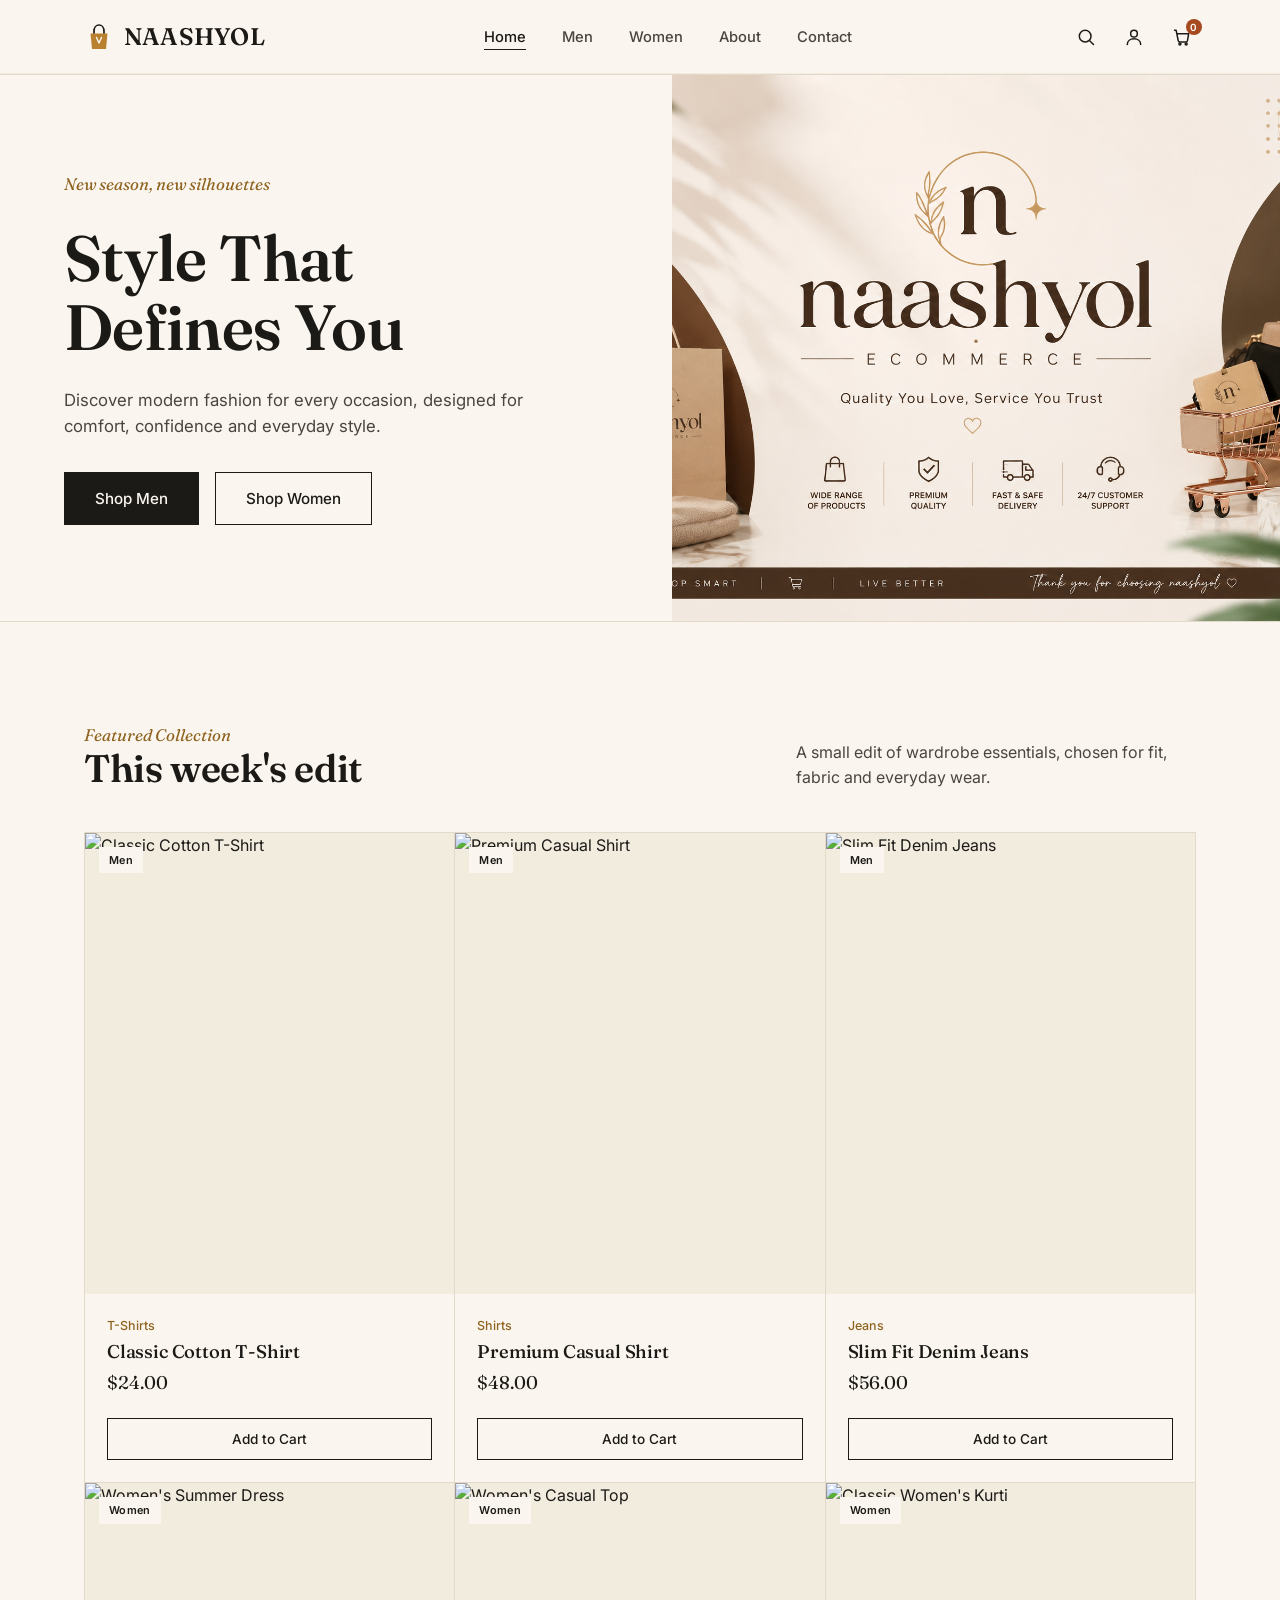
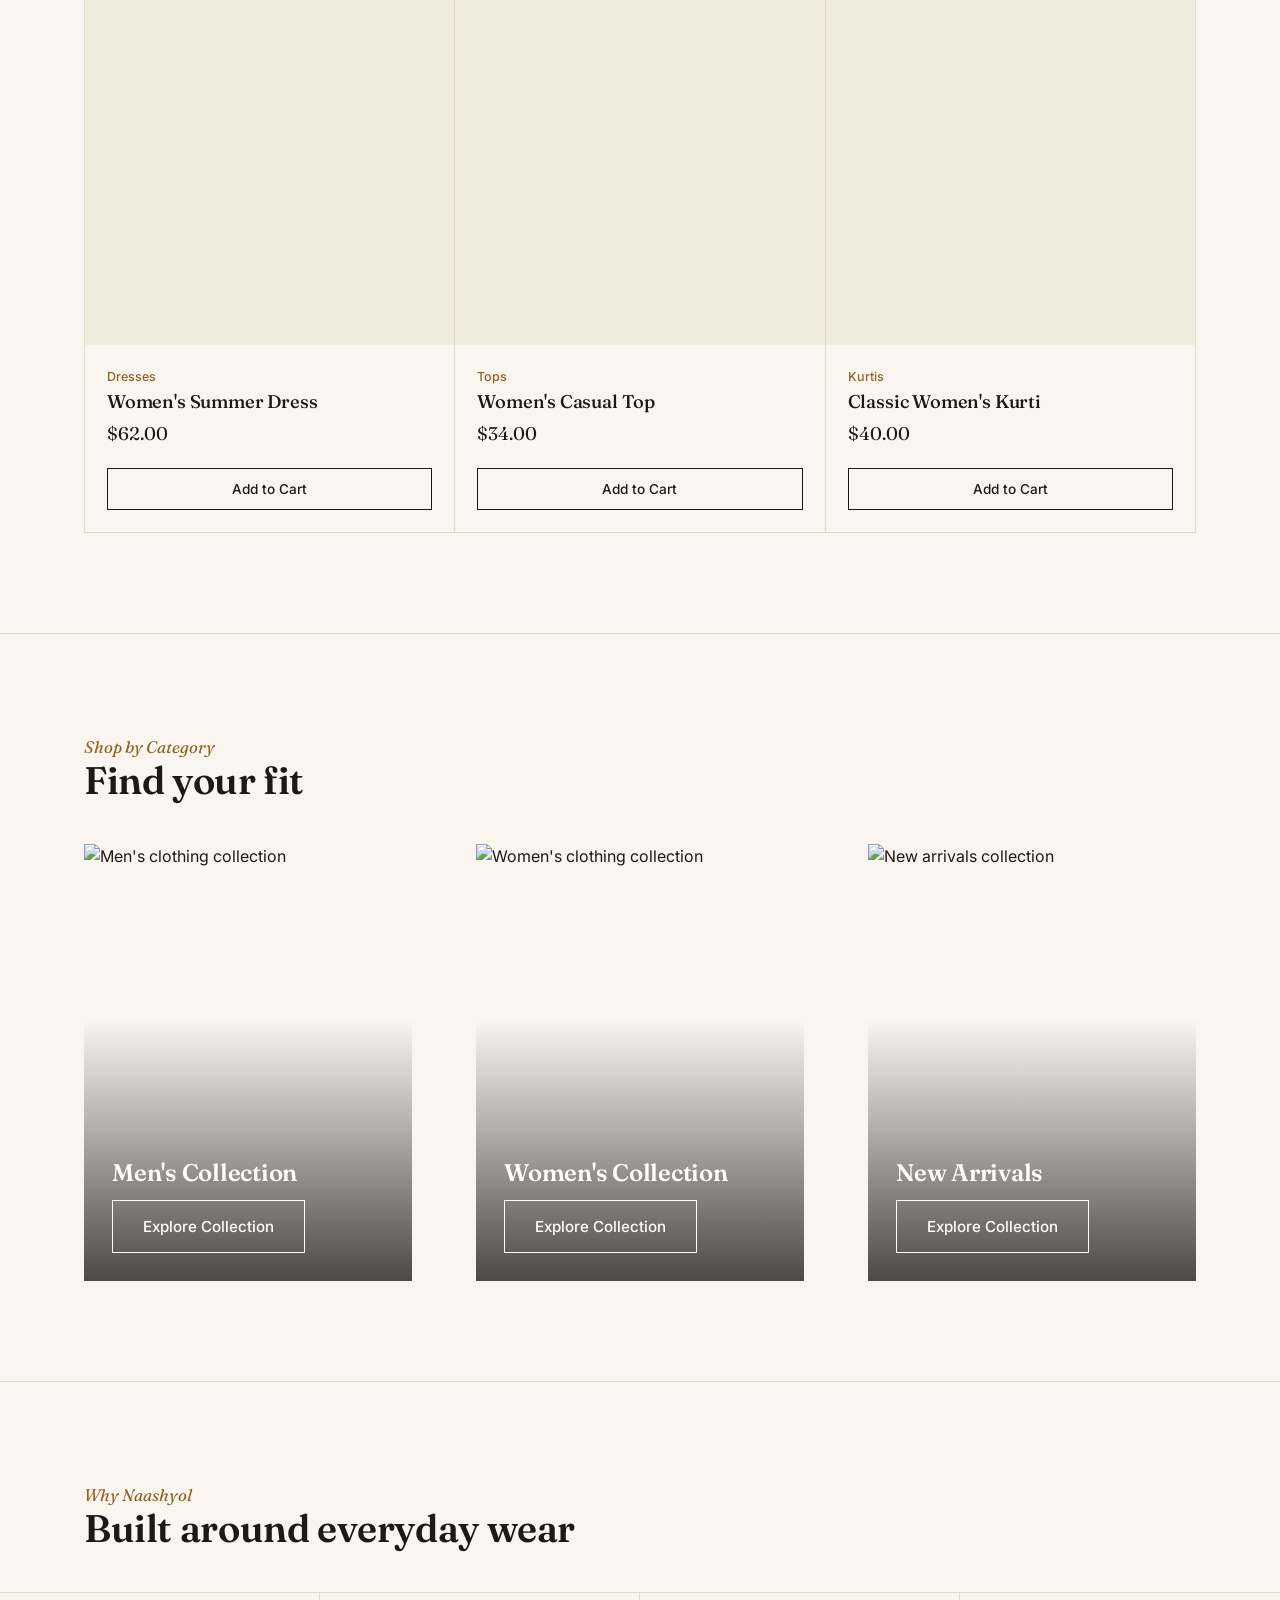
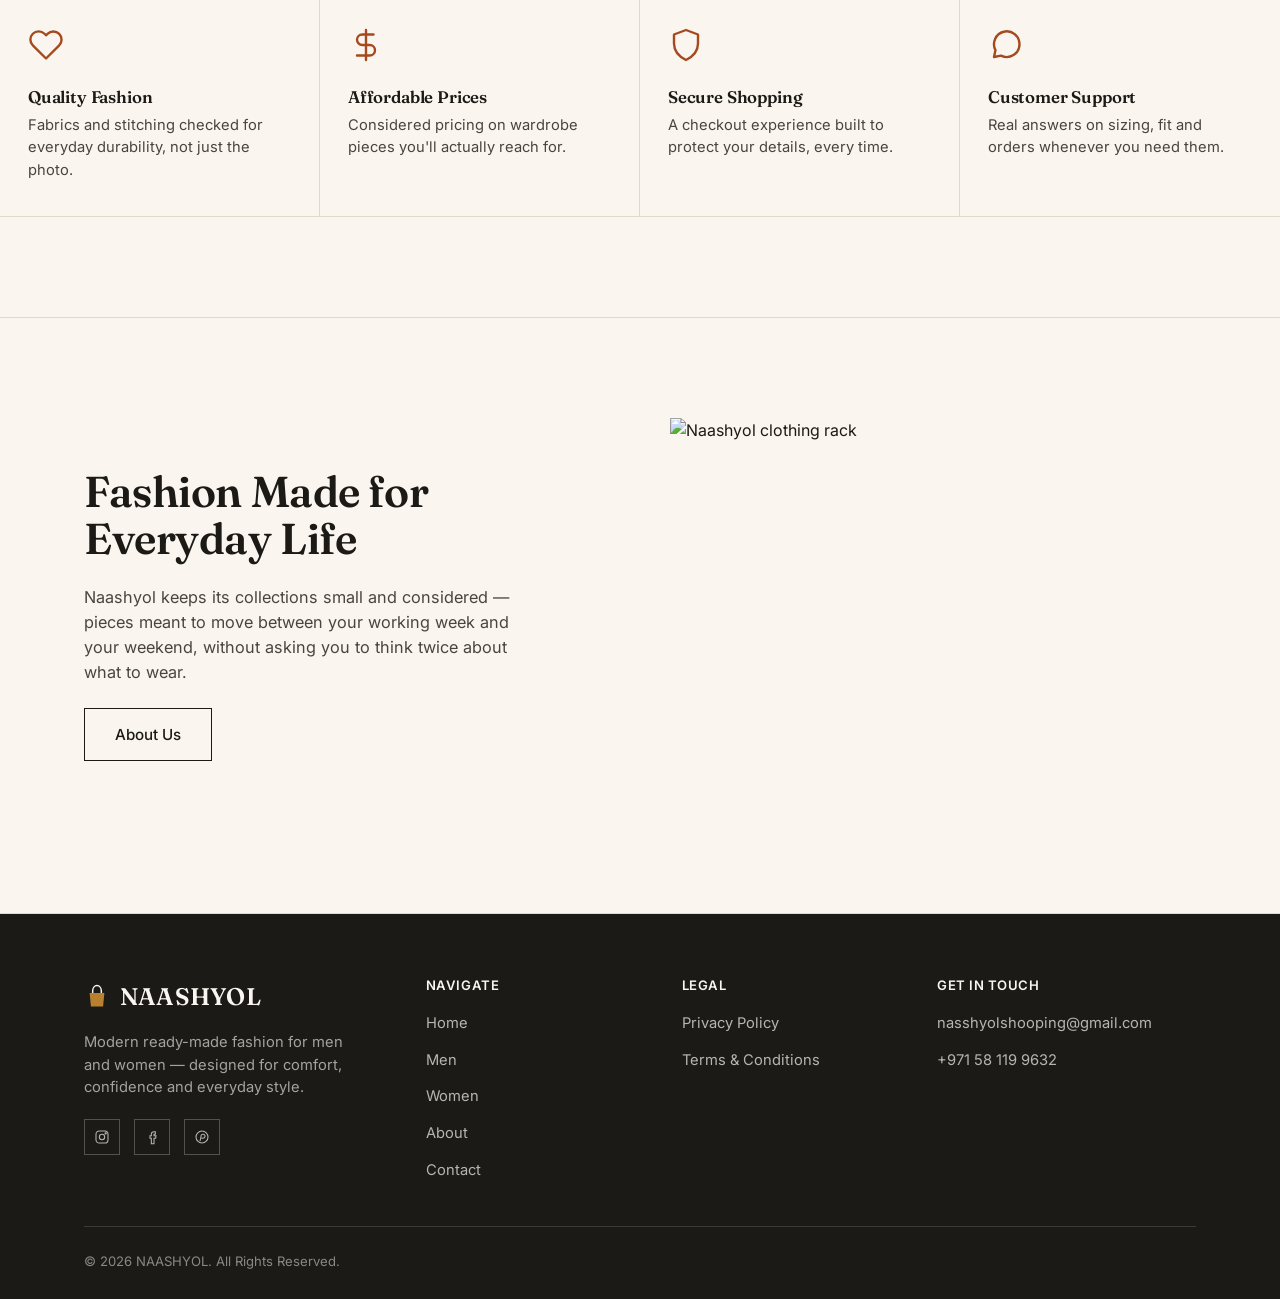
==== index.html @ d5994e2c "first commit" ====
<!DOCTYPE html>
<html lang="en">
<head>
<meta charset="UTF-8">
<meta name="viewport" content="width=device-width, initial-scale=1.0">
<title>NAASHYOL — Style That Defines You</title>
<meta name="description" content="NAASHYOL is a modern fashion label for men's and women's ready-made clothing — designed for comfort, confidence and everyday style.">
<link rel="stylesheet" href="css/style.css">
</head>
<body>

<!-- ============ HEADER ============ -->
<header class="site-header">
  <div class="header-inner">
    <a href="index.html" class="logo" aria-label="NAASHYOL home">
      <svg viewBox="0 0 30 30" fill="none" xmlns="http://www.w3.org/2000/svg">
        <path d="M10 11.5V9.2C10 5.6 12.2 3 15 3C17.8 3 20 5.6 20 9.2V11.5" stroke="#1c1a17" stroke-width="1.7" stroke-linecap="round"/>
        <path d="M6.5 11.5H23.5L22 27H8L6.5 11.5Z" fill="#b9812f"/>
        <path d="M12.5 15.5L15 21L17.5 15.5" stroke="#faf6ef" stroke-width="1.4" stroke-linecap="round" stroke-linejoin="round"/>
      </svg>
      <span class="logo-word">NAASHYOL</span>
    </a>

    <nav class="main-nav" aria-label="Primary">
      <ul>
        <li><a href="index.html" class="active">Home</a></li>
        <li><a href="men.html">Men</a></li>
        <li><a href="women.html">Women</a></li>
        <li><a href="about.html">About</a></li>
        <li><a href="contact.html">Contact</a></li>
      </ul>
    </nav>

    <div class="header-icons">
      <button class="icon-btn" data-search-toggle aria-label="Search">
        <svg viewBox="0 0 24 24" fill="none" stroke="currentColor" stroke-width="1.8" stroke-linecap="round"><circle cx="11" cy="11" r="7"/><path d="M21 21l-4.3-4.3"/></svg>
      </button>
      <button class="icon-btn" data-placeholder aria-label="Account login">
        <svg viewBox="0 0 24 24" fill="none" stroke="currentColor" stroke-width="1.8" stroke-linecap="round"><circle cx="12" cy="8" r="4"/><path d="M4 21c0-4.4 3.6-7 8-7s8 2.6 8 7"/></svg>
      </button>
      <button class="icon-btn" data-placeholder aria-label="Shopping cart">
        <svg viewBox="0 0 24 24" fill="none" stroke="currentColor" stroke-width="1.8" stroke-linecap="round" stroke-linejoin="round"><path d="M3 4h2l2.4 12.2a2 2 0 0 0 2 1.8h7.2a2 2 0 0 0 2-1.6L20 8H6"/><circle cx="9.5" cy="20.5" r="1.2"/><circle cx="17" cy="20.5" r="1.2"/></svg>
        <span class="cart-count">0</span>
      </button>
    </div>

    <button class="nav-toggle" aria-label="Toggle menu" aria-expanded="false">
      <svg viewBox="0 0 24 24" fill="none" stroke="currentColor" stroke-width="1.8" stroke-linecap="round"><path d="M3 6h18M3 12h18M3 18h18"/></svg>
    </button>
  </div>

  <div class="search-panel">
    <div class="search-panel-inner">
      <input type="text" placeholder="Search for products…" aria-label="Search products">
    </div>
  </div>
</header>

<!-- ============ HERO ============ -->
<section class="hero">
  <div class="hero-copy">
    <span class="hero-eyebrow">New season, new silhouettes</span>
    <h1>Style That Defines You</h1>
    <p>Discover modern fashion for every occasion, designed for comfort, confidence and everyday style.</p>
    <div class="hero-actions">
      <a href="men.html" class="btn">Shop Men</a>
      <a href="women.html" class="btn btn-outline">Shop Women</a>
    </div>
  </div>
  <div class="hero-image">
    <img src="./assets/images/naashyol cover (2).png" alt="Model wearing a modern tailored outfit" loading="eager">
  </div>
</section>

<!-- ============ FEATURED PRODUCTS ============ -->
<section class="section" id="featured">
  <div class="container">
    <div class="section-head">
      <div>
        <span class="section-num">Featured Collection</span>
        <h2>This week's edit</h2>
      </div>
      <p class="lede">A small edit of wardrobe essentials, chosen for fit, fabric and everyday wear.</p>
    </div>

    <div class="product-grid">

      <article class="product-card">
        <div class="product-media">
          <span class="product-tag">Men</span>
          <img src="https://images.unsplash.com/photo-1521572163474-6864f9cf17ab?w=700&q=80&fm=jpg&fit=crop" alt="Classic Cotton T-Shirt" loading="lazy">
        </div>
        <div class="product-body">
          <span class="product-cat">T-Shirts</span>
          <h3>Classic Cotton T-Shirt</h3>
          <span class="product-price">$24.00</span>
          <button class="product-add">Add to Cart</button>
        </div>
      </article>

      <article class="product-card">
        <div class="product-media">
          <span class="product-tag">Men</span>
          <img src="https://images.unsplash.com/photo-1602810318383-e386cc2a3ccf?w=700&q=80&fm=jpg&fit=crop" alt="Premium Casual Shirt" loading="lazy">
        </div>
        <div class="product-body">
          <span class="product-cat">Shirts</span>
          <h3>Premium Casual Shirt</h3>
          <span class="product-price">$48.00</span>
          <button class="product-add">Add to Cart</button>
        </div>
      </article>

      <article class="product-card">
        <div class="product-media">
          <span class="product-tag">Men</span>
          <img src="https://images.unsplash.com/photo-1541099649105-f69ad21f3246?w=700&q=80&fm=jpg&fit=crop" alt="Slim Fit Denim Jeans" loading="lazy">
        </div>
        <div class="product-body">
          <span class="product-cat">Jeans</span>
          <h3>Slim Fit Denim Jeans</h3>
          <span class="product-price">$56.00</span>
          <button class="product-add">Add to Cart</button>
        </div>
      </article>

      <article class="product-card">
        <div class="product-media">
          <span class="product-tag">Women</span>
          <img src="https://images.unsplash.com/photo-1515372039744-b8f02a3ae446?w=700&q=80&fm=jpg&fit=crop" alt="Women's Summer Dress" loading="lazy">
        </div>
        <div class="product-body">
          <span class="product-cat">Dresses</span>
          <h3>Women's Summer Dress</h3>
          <span class="product-price">$62.00</span>
          <button class="product-add">Add to Cart</button>
        </div>
      </article>

      <article class="product-card">
        <div class="product-media">
          <span class="product-tag">Women</span>
          <img src="https://images.unsplash.com/photo-1551803091-e20673f15770?w=700&q=80&fm=jpg&fit=crop" alt="Women's Casual Top" loading="lazy">
        </div>
        <div class="product-body">
          <span class="product-cat">Tops</span>
          <h3>Women's Casual Top</h3>
          <span class="product-price">$34.00</span>
          <button class="product-add">Add to Cart</button>
        </div>
      </article>

      <article class="product-card">
        <div class="product-media">
          <span class="product-tag">Women</span>
          <img src="https://images.unsplash.com/photo-1583391733956-6c78276477e2?w=700&q=80&fm=jpg&fit=crop" alt="Classic Women's Kurti" loading="lazy">
        </div>
        <div class="product-body">
          <span class="product-cat">Kurtis</span>
          <h3>Classic Women's Kurti</h3>
          <span class="product-price">$40.00</span>
          <button class="product-add">Add to Cart</button>
        </div>
      </article>

    </div>
  </div>
</section>

<!-- ============ CATEGORIES ============ -->
<section class="section" id="categories">
  <div class="container">
    <div class="section-head">
      <div>
        <span class="section-num">Shop by Category</span>
        <h2>Find your fit</h2>
      </div>
    </div>

    <div class="category-grid">
      <div class="category-card">
        <img src="https://images.unsplash.com/photo-1516257984-b1b4d707412e?w=700&q=80&fm=jpg&fit=crop" alt="Men's clothing collection" loading="lazy">
        <div class="category-body">
          <h3>Men's Collection</h3>
          <a href="men.html" class="btn">Explore Collection</a>
        </div>
      </div>
      <div class="category-card">
        <img src="https://images.unsplash.com/photo-1483985988355-763728e1935b?w=700&q=80&fm=jpg&fit=crop" alt="Women's clothing collection" loading="lazy">
        <div class="category-body">
          <h3>Women's Collection</h3>
          <a href="women.html" class="btn">Explore Collection</a>
        </div>
      </div>
      <div class="category-card">
        <img src="https://images.unsplash.com/photo-1445205170230-053b83016050?w=700&q=80&fm=jpg&fit=crop" alt="New arrivals collection" loading="lazy">
        <div class="category-body">
          <h3>New Arrivals</h3>
          <a href="#" class="btn" data-placeholder>Explore Collection</a>
        </div>
      </div>
    </div>
  </div>
</section>

<!-- ============ WHY CHOOSE US ============ -->
<section class="section" id="why-us">
  <div class="container">
    <div class="section-head">
      <div>
        <span class="section-num">Why Naashyol</span>
        <h2>Built around everyday wear</h2>
      </div>
    </div>
  </div>
  <div class="benefit-grid">
    <div class="benefit">
      <svg class="benefit-icon" viewBox="0 0 24 24" fill="none" stroke="currentColor" stroke-width="1.6" stroke-linecap="round" stroke-linejoin="round"><path d="M20.8 4.6a5.5 5.5 0 0 0-7.8 0L12 5.5l-1-1a5.5 5.5 0 1 0-7.8 7.8l1 1L12 21l7.8-7.7 1-1a5.5 5.5 0 0 0 0-7.7Z"/></svg>
      <h3>Quality Fashion</h3>
      <p>Fabrics and stitching checked for everyday durability, not just the photo.</p>
    </div>
    <div class="benefit">
      <svg class="benefit-icon" viewBox="0 0 24 24" fill="none" stroke="currentColor" stroke-width="1.6" stroke-linecap="round" stroke-linejoin="round"><path d="M12 2v20M17 5H9.5a3.5 3.5 0 0 0 0 7h5a3.5 3.5 0 0 1 0 7H6"/></svg>
      <h3>Affordable Prices</h3>
      <p>Considered pricing on wardrobe pieces you'll actually reach for.</p>
    </div>
    <div class="benefit">
      <svg class="benefit-icon" viewBox="0 0 24 24" fill="none" stroke="currentColor" stroke-width="1.6" stroke-linecap="round" stroke-linejoin="round"><path d="M12 2 4 5v6c0 5 3.4 8.7 8 11 4.6-2.3 8-6 8-11V5l-8-3Z"/></svg>
      <h3>Secure Shopping</h3>
      <p>A checkout experience built to protect your details, every time.</p>
    </div>
    <div class="benefit">
      <svg class="benefit-icon" viewBox="0 0 24 24" fill="none" stroke="currentColor" stroke-width="1.6" stroke-linecap="round" stroke-linejoin="round"><path d="M21 11.5a8.5 8.5 0 0 1-12.3 7.6L4 20l1-4.6A8.5 8.5 0 1 1 21 11.5Z"/></svg>
      <h3>Customer Support</h3>
      <p>Real answers on sizing, fit and orders whenever you need them.</p>
    </div>
  </div>
</section>

<!-- ============ BRAND STRIP ============ -->
<section class="section" id="brand">
  <div class="container">
    <div class="brand-strip">
      <div class="brand-strip-copy">
        <h2>Fashion Made for Everyday Life</h2>
        <p>Naashyol keeps its collections small and considered — pieces meant to move between your working week and your weekend, without asking you to think twice about what to wear.</p>
        <a href="about.html" class="btn btn-outline">About Us</a>
      </div>
      <div class="brand-strip-image">
        <img src="https://images.unsplash.com/photo-1552374196-c4e7ffc6e126?w=900&q=80&fm=jpg&fit=crop" alt="Naashyol clothing rack" loading="lazy">
      </div>
    </div>
  </div>
</section>

<!-- ============ FOOTER ============ -->
<footer class="site-footer">
  <div class="container">
    <div class="footer-grid">
      <div class="footer-col">
        <div class="footer-brand">
          <svg viewBox="0 0 30 30" fill="none" xmlns="http://www.w3.org/2000/svg">
            <path d="M10 11.5V9.2C10 5.6 12.2 3 15 3C17.8 3 20 5.6 20 9.2V11.5" stroke="#faf6ef" stroke-width="1.7" stroke-linecap="round"/>
            <path d="M6.5 11.5H23.5L22 27H8L6.5 11.5Z" fill="#b9812f"/>
          </svg>
          <span class="logo-word">NAASHYOL</span>
        </div>
        <p class="dim">Modern ready-made fashion for men and women — designed for comfort, confidence and everyday style.</p>
        <div class="footer-social">
          <a href="#" data-placeholder aria-label="Instagram"><svg viewBox="0 0 24 24" fill="none" stroke="currentColor" stroke-width="1.6"><rect x="3" y="3" width="18" height="18" rx="5"/><circle cx="12" cy="12" r="4"/><circle cx="17.5" cy="6.5" r="1"/></svg></a>
          <a href="#" data-placeholder aria-label="Facebook"><svg viewBox="0 0 24 24" fill="none" stroke="currentColor" stroke-width="1.6"><path d="M15 8h2V4h-2a4 4 0 0 0-4 4v2H9v4h2v8h4v-8h2.5l.5-4H15V8Z"/></svg></a>
          <a href="#" data-placeholder aria-label="Pinterest"><svg viewBox="0 0 24 24" fill="none" stroke="currentColor" stroke-width="1.6"><circle cx="12" cy="12" r="9"/><path d="M9 18c1-3 1.5-5.5 1.5-7a3 3 0 1 1 3 3c-1 0-1.7-.4-2-1"/></svg></a>
        </div>
      </div>
      <div class="footer-col">
        <h4>NAVIGATE</h4>
        <ul>
          <li><a href="index.html">Home</a></li>
          <li><a href="men.html">Men</a></li>
          <li><a href="women.html">Women</a></li>
          <li><a href="about.html">About</a></li>
          <li><a href="contact.html">Contact</a></li>
        </ul>
      </div>
      <div class="footer-col">
        <h4>LEGAL</h4>
        <ul>
          <li><a href="#" data-placeholder>Privacy Policy</a></li>
          <li><a href="#" data-placeholder>Terms &amp; Conditions</a></li>
        </ul>
      </div>
      <div class="footer-col">
        <h4>GET IN TOUCH</h4>
        <ul>
          <li><a href="mailto:hello@naashyol.com">nasshyolshooping@gmail.com</a></li>
          <li><a href="tel:+10000000000">+971 58 119 9632</a></li>
        </ul>
      </div>
    </div>
    <div class="footer-bottom">
      <span>© 2026 NAASHYOL. All Rights Reserved.</span>
    
    </div>
  </div>
</footer>

<div class="toast" role="status" aria-live="polite">
  <svg viewBox="0 0 24 24" fill="none" stroke="currentColor" stroke-width="2" stroke-linecap="round" stroke-linejoin="round"><path d="M20 6 9 17l-5-5"/></svg>
  <span>Product added to cart!</span>
</div>

<script src="js/main.js"></script>
</body>
</html>
---- css/style.css ----
/* ============================================================
   NAASHYOL — Fashion E-commerce Demo
   Design tokens
   ============================================================ */

@import url('https://fonts.googleapis.com/css2?family=Fraunces:ital,opsz,wght@0,9..144,400;0,9..144,500;0,9..144,600;0,9..144,700;1,9..144,500&family=Inter:wght@400;500;600&display=swap');

:root{
  --ink:        #1c1a17;
  --ink-soft:   #4a453e;
  --paper:      #faf6ef;
  --paper-dim:  #f2ecdf;
  --gold:       #b9812f;
  --gold-deep:  #8f631f;
  --rust:       #a6491f;
  --line:       #e2d9c8;
  --white:      #ffffff;

  --serif: 'Fraunces', Georgia, serif;
  --sans:  'Inter', -apple-system, BlinkMacSystemFont, 'Segoe UI', sans-serif;

  --max: 1240px;
  --gutter: clamp(20px, 5vw, 64px);
}

*, *::before, *::after{ box-sizing: border-box; }

html{ scroll-behavior: smooth; }

body{
  margin:0;
  font-family: var(--sans);
  color: var(--ink);
  background: var(--paper);
  -webkit-font-smoothing: antialiased;
  line-height: 1.55;
}

img{ max-width:100%; display:block; }

a{ color: inherit; text-decoration: none; }

ul{ list-style: none; margin:0; padding:0; }

button{ font-family: inherit; cursor:pointer; }

.container{
  max-width: var(--max);
  margin: 0 auto;
  padding: 0 var(--gutter);
}

h1, h2, h3, h4{
  font-family: var(--serif);
  font-weight: 600;
  line-height: 1.08;
  margin: 0;
  letter-spacing: -0.01em;
}

p{ margin: 0; }

@media (prefers-reduced-motion: reduce){
  *{ animation-duration: 0.001ms !important; animation-iteration-count: 1 !important; transition-duration: 0.001ms !important; scroll-behavior: auto !important; }
}

:focus-visible{
  outline: 2px solid var(--rust);
  outline-offset: 3px;
}

/* ---------------- Buttons ---------------- */

.btn{
  display: inline-flex;
  align-items: center;
  gap: 10px;
  padding: 14px 30px;
  font-size: 0.95rem;
  font-weight: 500;
  border: 1px solid var(--ink);
  background: var(--ink);
  color: var(--paper);
  transition: background 0.25s ease, color 0.25s ease, border-color 0.25s ease;
  white-space: nowrap;
}
.btn:hover{ background: var(--rust); border-color: var(--rust); color: var(--white); }

.btn-outline{
  background: transparent;
  color: var(--ink);
  border: 1px solid var(--ink);
}
.btn-outline:hover{ background: var(--ink); color: var(--paper); }

.btn-block{ width: 100%; justify-content: center; }

/* ---------------- Header ---------------- */

.site-header{
  position: sticky;
  top: 0;
  z-index: 100;
  background: rgba(250, 246, 239, 0.92);
  backdrop-filter: blur(10px);
  border-bottom: 1px solid var(--line);
}

.header-inner{
  display: flex;
  align-items: center;
  justify-content: space-between;
  padding: 18px var(--gutter);
  max-width: var(--max);
  margin: 0 auto;
  gap: 24px;
}

.logo{
  display: flex;
  align-items: center;
  gap: 10px;
  flex-shrink: 0;
}
.logo svg{ height: 30px; width: auto; }
.logo-word{
  font-family: var(--serif);
  font-size: 1.5rem;
  font-weight: 600;
  letter-spacing: 0.01em;
  color: var(--ink);
}

.main-nav ul{
  display: flex;
  gap: 36px;
}
.main-nav a{
  font-size: 0.92rem;
  font-weight: 500;
  color: var(--ink-soft);
  position: relative;
  padding-bottom: 4px;
}
.main-nav a::after{
  content: "";
  position: absolute;
  left: 0; right: 100%;
  bottom: 0;
  height: 1px;
  background: var(--rust);
  transition: right 0.25s ease;
}
.main-nav a:hover{ color: var(--ink); }
.main-nav a:hover::after{ right: 0; }
.main-nav a.active{ color: var(--ink); }
.main-nav a.active::after{ right: 0; background: var(--ink); }

.header-icons{
  display: flex;
  align-items: center;
  gap: 20px;
  flex-shrink: 0;
}
.icon-btn{
  background: none;
  border: none;
  color: var(--ink);
  display: flex;
  align-items: center;
  position: relative;
  padding: 4px;
}
.icon-btn svg{ width: 20px; height: 20px; }
.cart-count{
  position: absolute;
  top: -4px; right: -6px;
  background: var(--rust);
  color: var(--white);
  font-size: 0.62rem;
  font-weight: 600;
  width: 16px; height: 16px;
  border-radius: 50%;
  display: flex; align-items: center; justify-content: center;
}

.nav-toggle{
  display: none;
  background: none;
  border: none;
  color: var(--ink);
  padding: 4px;
}
.nav-toggle svg{ width: 24px; height: 24px; }

/* Search overlay */
.search-panel{
  max-height: 0;
  overflow: hidden;
  border-bottom: 1px solid transparent;
  transition: max-height 0.3s ease, border-color 0.3s ease;
  background: var(--paper-dim);
}
.search-panel.open{
  max-height: 90px;
  border-color: var(--line);
}
.search-panel-inner{
  max-width: var(--max);
  margin: 0 auto;
  padding: 18px var(--gutter);
  display: flex;
  gap: 12px;
}
.search-panel input{
  flex: 1;
  padding: 12px 16px;
  border: 1px solid var(--line);
  background: var(--white);
  font-family: inherit;
  font-size: 0.95rem;
}
.search-panel input:focus{ border-color: var(--gold); }

/* ---------------- Hero ---------------- */

.hero{
  display: grid;
  grid-template-columns: 1.05fr 0.95fr;
  align-items: stretch;
  border-bottom: 1px solid var(--line);
}
.hero-copy{
  display: flex;
  flex-direction: column;
  justify-content: center;
  padding: clamp(48px, 8vw, 96px) var(--gutter);
  gap: 26px;
}
.hero-eyebrow{
  font-family: var(--serif);
  font-style: italic;
  font-size: 1.05rem;
  color: var(--gold-deep);
}
.hero-copy h1{
  font-size: clamp(2.6rem, 5vw, 4.2rem);
  max-width: 11ch;
}
.hero-copy p{
  max-width: 42ch;
  color: var(--ink-soft);
  font-size: 1.05rem;
}
.hero-actions{
  display: flex;
  gap: 16px;
  flex-wrap: wrap;
  margin-top: 6px;
}
.hero-image{
  position: relative;
  overflow: hidden;
  min-height: 420px;
  background: var(--ink);
}
.hero-image img{
  width: 100%; height: 100%;
  object-fit: cover;
  position: absolute; inset: 0;
}

/* ---------------- Section scaffolding ---------------- */

.section{
  padding: clamp(56px, 8vw, 100px) 0;
  border-bottom: 1px solid var(--line);
}
.section-head{
  display: flex;
  justify-content: space-between;
  align-items: flex-end;
  gap: 24px;
  margin-bottom: 42px;
  flex-wrap: wrap;
}
.section-head h2{
  font-size: clamp(1.9rem, 3vw, 2.5rem);
}
.section-head .lede{
  max-width: 40ch;
  color: var(--ink-soft);
}
.section-num{
  font-family: var(--serif);
  font-style: italic;
  color: var(--gold-deep);
  font-size: 1.05rem;
}

/* ---------------- Product grid ---------------- */

.product-grid{
  display: grid;
  grid-template-columns: repeat(3, 1fr);
  gap: 1px;
  background: var(--line);
  border: 1px solid var(--line);
}
.product-card{
  background: var(--paper);
  display: flex;
  flex-direction: column;
}
.product-media{
  position: relative;
  aspect-ratio: 4/5;
  overflow: hidden;
  background: var(--paper-dim);
}
.product-media img{
  width: 100%; height: 100%;
  object-fit: cover;
  transition: transform 0.5s ease;
}
.product-card:hover .product-media img{ transform: scale(1.04); }
.product-tag{
  position: absolute;
  top: 14px; left: 14px;
  background: var(--paper);
  color: var(--ink);
  font-size: 0.68rem;
  font-weight: 600;
  letter-spacing: 0.03em;
  padding: 5px 10px;
}
.product-body{
  padding: 22px;
  display: flex;
  flex-direction: column;
  gap: 6px;
  flex: 1;
}
.product-cat{
  font-size: 0.78rem;
  color: var(--gold-deep);
  font-weight: 500;
}
.product-body h3{
  font-size: 1.15rem;
  font-weight: 500;
}
.product-price{
  font-family: var(--serif);
  font-size: 1.15rem;
  margin-top: 2px;
}
.product-add{
  margin-top: 14px;
  padding: 12px 0;
  background: transparent;
  border: 1px solid var(--ink);
  color: var(--ink);
  font-size: 0.85rem;
  font-weight: 500;
  transition: background 0.25s ease, color 0.25s ease;
}
.product-add:hover{ background: var(--ink); color: var(--paper); }

/* ---------------- Category cards ---------------- */

.category-grid{
  display: grid;
  grid-template-columns: repeat(3, 1fr);
  gap: var(--gutter);
}
.category-card{
  position: relative;
  aspect-ratio: 3/4;
  overflow: hidden;
  display: flex;
  align-items: flex-end;
}
.category-card img{
  position: absolute; inset:0;
  width: 100%; height: 100%;
  object-fit: cover;
  transition: transform 0.5s ease;
}
.category-card:hover img{ transform: scale(1.05); }
.category-card::before{
  content:"";
  position:absolute; inset:0;
  background: linear-gradient(180deg, rgba(28,26,23,0) 40%, rgba(28,26,23,0.78) 100%);
}
.category-body{
  position: relative;
  padding: 28px;
  color: var(--white);
  display: flex;
  flex-direction: column;
  gap: 14px;
}
.category-body h3{
  font-size: 1.5rem;
  color: var(--white);
}
.category-body .btn{
  border-color: var(--white);
  background: transparent;
  color: var(--white);
  align-self: flex-start;
}
.category-body .btn:hover{ background: var(--white); color: var(--ink); }

/* ---------------- Why choose us ---------------- */

.benefit-grid{
  display: grid;
  grid-template-columns: repeat(4, 1fr);
  gap: 0;
  border-top: 1px solid var(--line);
}
.benefit{
  padding: 34px 28px;
  border-right: 1px solid var(--line);
  border-bottom: 1px solid var(--line);
}
.benefit:last-child{ border-right: none; }
.benefit-icon{
  width: 36px; height: 36px;
  margin-bottom: 18px;
  color: var(--rust);
}
.benefit h3{
  font-size: 1.05rem;
  font-weight: 600;
  margin-bottom: 8px;
}
.benefit p{
  color: var(--ink-soft);
  font-size: 0.92rem;
}

/* ---------------- Brand strip ---------------- */

.brand-strip{
  display: grid;
  grid-template-columns: 1fr 1fr;
  align-items: center;
  gap: 60px;
}
.brand-strip .lede{ max-width: 46ch; }
.brand-strip-copy{
  display: flex;
  flex-direction: column;
  gap: 22px;
}
.brand-strip-copy h2{ font-size: clamp(2rem, 3.4vw, 2.7rem); max-width: 12ch; }
.brand-strip-copy p{ color: var(--ink-soft); font-size: 1.02rem; max-width: 44ch; }
.brand-strip-copy .btn{ align-self: flex-start; }
.brand-strip-image{
  aspect-ratio: 4/3;
  overflow: hidden;
}
.brand-strip-image img{ width:100%; height:100%; object-fit:cover; }

/* ---------------- Footer ---------------- */

.site-footer{
  background: var(--ink);
  color: var(--paper-dim);
  padding: 64px 0 28px;
}
.footer-grid{
  display: grid;
  grid-template-columns: 1.4fr 1fr 1fr 1.2fr;
  gap: 40px;
  padding-bottom: 44px;
  border-bottom: 1px solid rgba(250,246,239,0.14);
}
.footer-brand{
  display: flex;
  align-items: center;
  gap: 10px;
  margin-bottom: 16px;
}
.footer-brand svg{ height: 26px; width: auto; }
.footer-brand .logo-word{ color: var(--paper); }
.footer-col p.dim{
  color: rgba(250,246,239,0.62);
  font-size: 0.92rem;
  max-width: 32ch;
}
.footer-col h4{
  font-family: var(--sans);
  font-size: 0.82rem;
  font-weight: 600;
  letter-spacing: 0.04em;
  color: var(--paper);
  margin-bottom: 18px;
}
.footer-col ul{
  display: flex;
  flex-direction: column;
  gap: 12px;
}
.footer-col a{
  color: rgba(250,246,239,0.7);
  font-size: 0.92rem;
  transition: color 0.2s ease;
}
.footer-col a:hover{ color: var(--gold); }
.footer-social{
  display: flex;
  gap: 14px;
  margin-top: 20px;
}
.footer-social a{
  width: 36px; height: 36px;
  border: 1px solid rgba(250,246,239,0.25);
  display: flex; align-items: center; justify-content: center;
  transition: border-color 0.2s ease, background 0.2s ease;
}
.footer-social a:hover{ border-color: var(--gold); background: rgba(185,129,47,0.12); }
.footer-social svg{ width: 16px; height: 16px; }

.footer-bottom{
  display: flex;
  justify-content: space-between;
  align-items: center;
  padding-top: 24px;
  font-size: 0.82rem;
  color: rgba(250,246,239,0.5);
  flex-wrap: wrap;
  gap: 12px;
}

/* ---------------- Toast notification ---------------- */

.toast{
  position: fixed;
  bottom: 28px;
  left: 50%;
  transform: translateX(-50%) translateY(20px);
  background: var(--ink);
  color: var(--paper);
  padding: 14px 26px;
  font-size: 0.9rem;
  font-weight: 500;
  opacity: 0;
  pointer-events: none;
  transition: opacity 0.3s ease, transform 0.3s ease;
  z-index: 1000;
  display: flex;
  align-items: center;
  gap: 10px;
}
.toast svg{ width: 16px; height: 16px; color: var(--gold); flex-shrink: 0; }
.toast.show{
  opacity: 1;
  transform: translateX(-50%) translateY(0);
  pointer-events: auto;
}

/* ---------------- Inner page hero (About / Contact) ---------------- */

.page-hero{
  padding: clamp(64px, 10vw, 120px) 0 clamp(40px, 6vw, 60px);
  border-bottom: 1px solid var(--line);
}
.page-hero h1{ font-size: clamp(2.6rem, 5vw, 3.8rem); max-width: 14ch; }
.page-hero p{ margin-top: 18px; color: var(--ink-soft); font-size: 1.1rem; max-width: 46ch; }

/* Our story */
.story{
  display: grid;
  grid-template-columns: 0.9fr 1.1fr;
  gap: 64px;
  align-items: center;
}
.story-image{ aspect-ratio: 4/5; overflow: hidden; }
.story-image img{ width:100%; height:100%; object-fit:cover; }
.story-copy{ display:flex; flex-direction: column; gap: 20px; }
.story-copy h2{ font-size: clamp(1.9rem, 3vw, 2.4rem); }
.story-copy p{ color: var(--ink-soft); font-size: 1.02rem; max-width: 52ch; }

/* Mission */
.mission{ text-align: center; }
.mission-inner{ max-width: 720px; margin: 0 auto; display:flex; flex-direction:column; gap: 20px; align-items:center; }
.mission h2{ font-size: clamp(1.9rem, 3vw, 2.4rem); }
.mission p{ color: var(--ink-soft); font-size: 1.08rem; }

/* Values */
.values-grid{
  display: grid;
  grid-template-columns: repeat(3, 1fr);
  gap: var(--gutter);
}
.value-card{
  padding: 36px 30px;
  border: 1px solid var(--line);
  background: var(--paper-dim);
}
.value-num{
  font-family: var(--serif);
  font-style: italic;
  color: var(--gold-deep);
  font-size: 1.4rem;
  display: block;
  margin-bottom: 18px;
}
.value-card h3{ font-size: 1.2rem; margin-bottom: 10px; }
.value-card p{ color: var(--ink-soft); font-size: 0.95rem; }

/* ---------------- Contact page ---------------- */

.contact-layout{
  display: grid;
  grid-template-columns: 0.85fr 1.15fr;
  gap: 72px;
}
.contact-info-list{
  display: flex;
  flex-direction: column;
  gap: 30px;
}
.contact-info-item{
  display: flex;
  gap: 18px;
  padding-bottom: 26px;
  border-bottom: 1px solid var(--line);
}
.contact-info-item:last-child{ border-bottom: none; }
.contact-info-item svg{
  width: 22px; height: 22px;
  color: var(--rust);
  flex-shrink: 0;
  margin-top: 3px;
}
.contact-info-item h4{
  font-family: var(--sans);
  font-size: 0.8rem;
  font-weight: 600;
  letter-spacing: 0.03em;
  color: var(--ink-soft);
  margin-bottom: 6px;
}
.contact-info-item p{ font-size: 1.02rem; }

.contact-form{
  display: flex;
  flex-direction: column;
  gap: 20px;
}
.form-row{
  display: grid;
  grid-template-columns: 1fr 1fr;
  gap: 20px;
}
.field{
  display: flex;
  flex-direction: column;
  gap: 8px;
}
.field label{
  font-size: 0.8rem;
  font-weight: 500;
  color: var(--ink-soft);
}
.field input,
.field textarea{
  padding: 13px 15px;
  border: 1px solid var(--line);
  background: var(--white);
  font-family: inherit;
  font-size: 0.95rem;
  color: var(--ink);
  resize: vertical;
}
.field input:focus,
.field textarea:focus{ border-color: var(--gold); }
.field.error input,
.field.error textarea{ border-color: var(--rust); }
.field-error{
  font-size: 0.78rem;
  color: var(--rust);
  min-height: 1em;
}
.form-success{
  display: none;
  align-items: center;
  gap: 12px;
  padding: 16px 20px;
  background: var(--paper-dim);
  border: 1px solid var(--line);
  font-size: 0.92rem;
}
.form-success.show{ display: flex; }
.form-success svg{ width: 20px; height: 20px; color: var(--gold-deep); flex-shrink: 0; }

.map-card{
  border: 1px solid var(--line);
  background: var(--paper-dim);
  padding: 48px;
  text-align: center;
  display: flex;
  flex-direction: column;
  align-items: center;
  gap: 14px;
}
.map-card svg{ width: 32px; height: 32px; color: var(--gold-deep); }
.map-card h3{ font-size: 1.2rem; }
.map-card p{ color: var(--ink-soft); font-size: 0.92rem; max-width: 40ch; }

/* ============================================================
   RESPONSIVE
   ============================================================ */

@media (max-width: 980px){
  .hero{ grid-template-columns: 1fr; }
  .hero-image{ min-height: 320px; order: -1; }
  .product-grid{ grid-template-columns: repeat(2, 1fr); }
  .category-grid{ grid-template-columns: 1fr 1fr; }
  .benefit-grid{ grid-template-columns: 1fr 1fr; }
  .benefit:nth-child(2n){ border-right: none; }
  .brand-strip{ grid-template-columns: 1fr; gap: 32px; }
  .brand-strip-image{ order: -1; }
  .story{ grid-template-columns: 1fr; gap: 32px; }
  .story-image{ order: -1; }
  .values-grid{ grid-template-columns: 1fr 1fr; }
  .contact-layout{ grid-template-columns: 1fr; gap: 48px; }
  .footer-grid{ grid-template-columns: 1fr 1fr; }
}

@media (max-width: 720px){
  .main-nav{
    position: fixed;
    top: 68px; left: 0; right: 0;
    background: var(--paper);
    border-bottom: 1px solid var(--line);
    max-height: 0;
    overflow: hidden;
    transition: max-height 0.3s ease;
  }
  .main-nav.open{ max-height: 400px; }
  .main-nav ul{
    flex-direction: column;
    gap: 0;
    padding: 8px var(--gutter) 20px;
  }
  .main-nav a{
    display: block;
    padding: 14px 0;
    border-bottom: 1px solid var(--line);
  }
  .nav-toggle{ display: flex; }
  .header-icons{ gap: 14px; }

  .product-grid{ grid-template-columns: 1fr; }
  .category-grid{ grid-template-columns: 1fr; }
  .benefit-grid{ grid-template-columns: 1fr; }
  .benefit{ border-right: none; }
  .values-grid{ grid-template-columns: 1fr; }
  .form-row{ grid-template-columns: 1fr; }
  .footer-grid{ grid-template-columns: 1fr; gap: 32px; }
  .footer-bottom{ flex-direction: column; align-items: flex-start; }
  .section-head{ flex-direction: column; align-items: flex-start; }
}
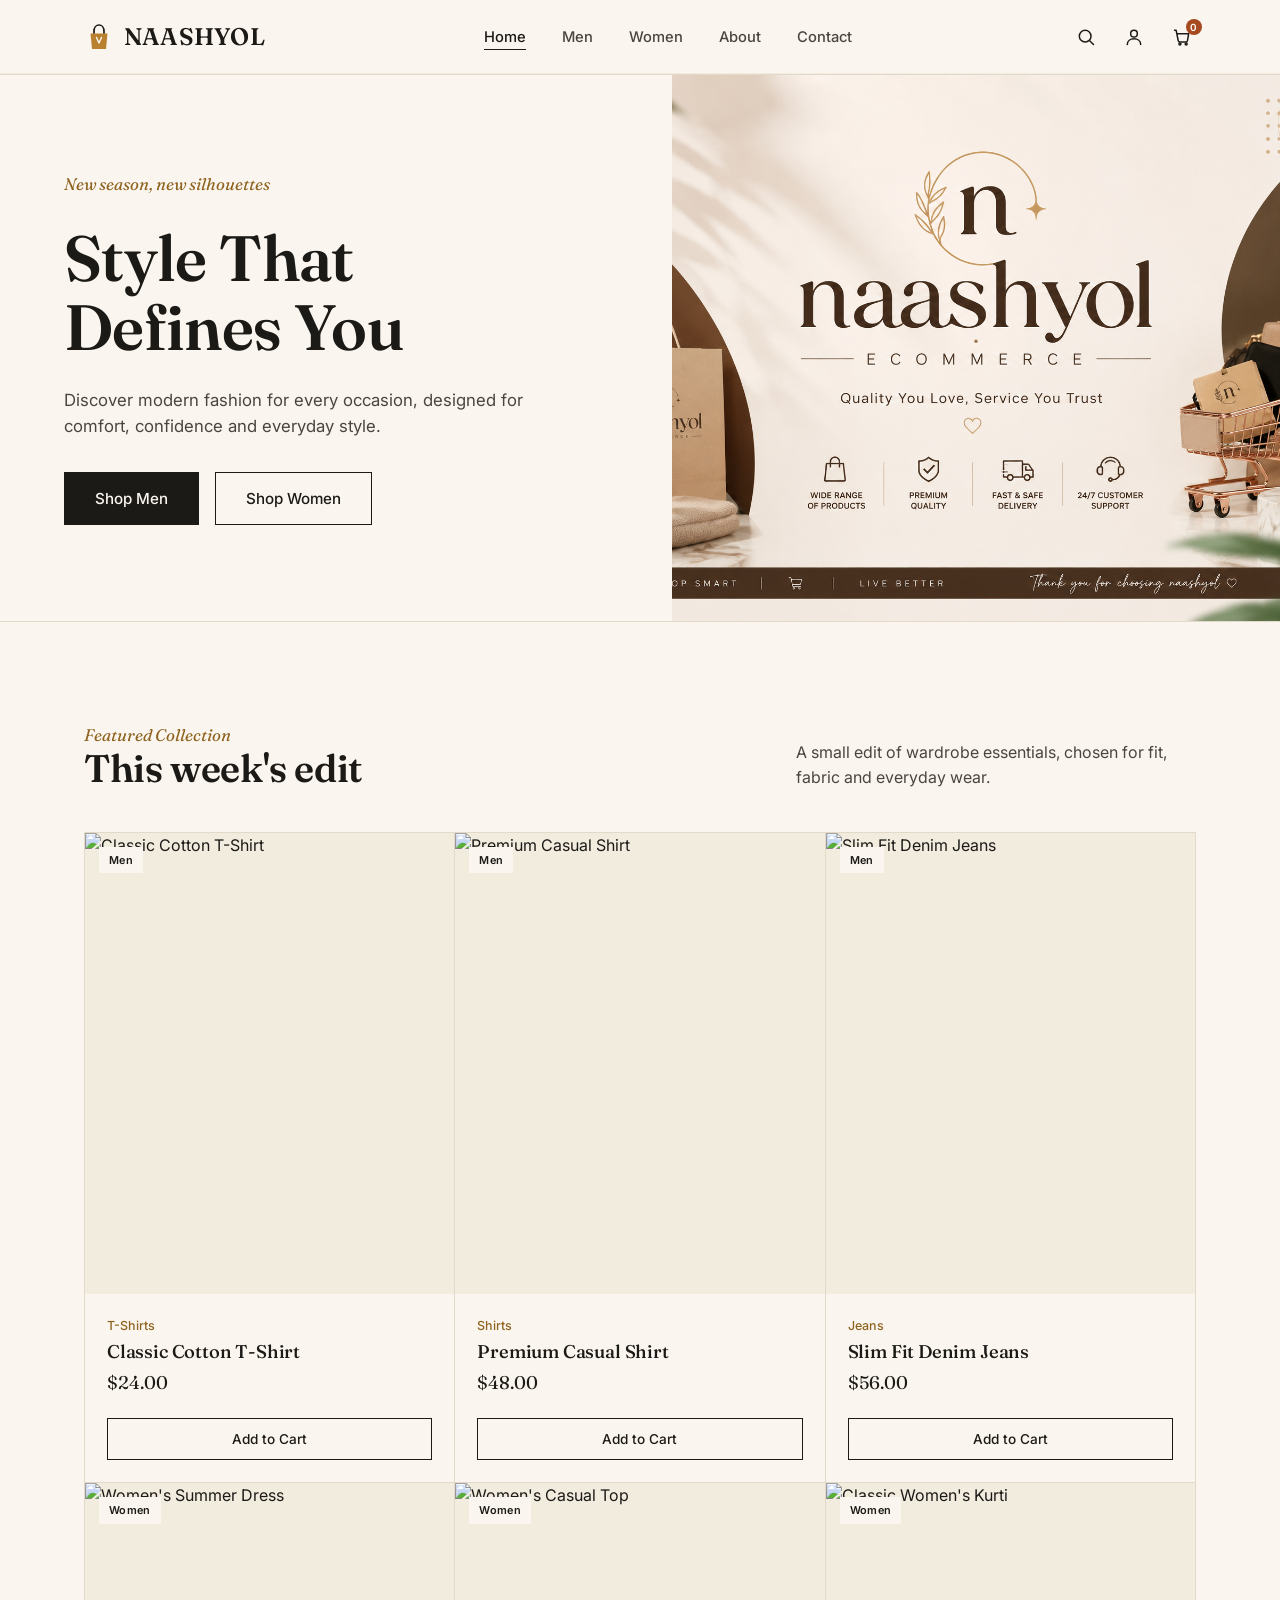
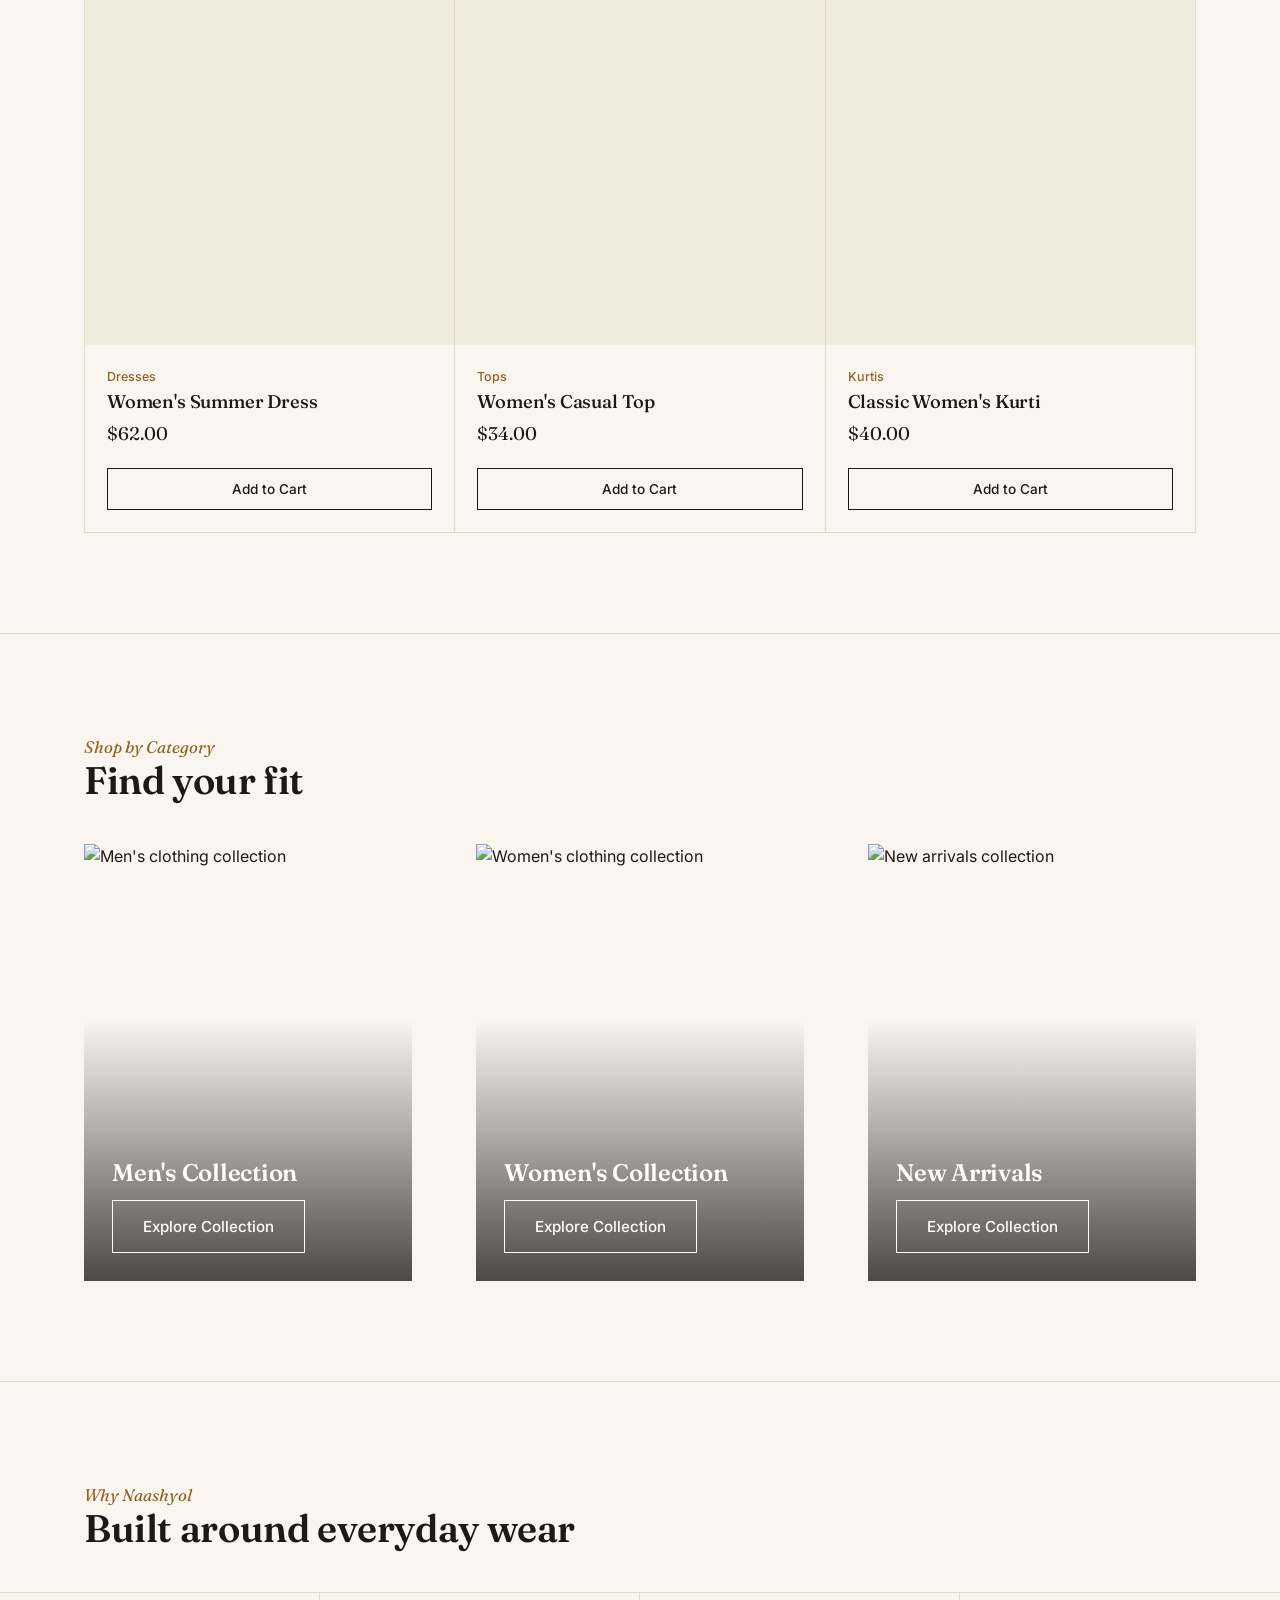
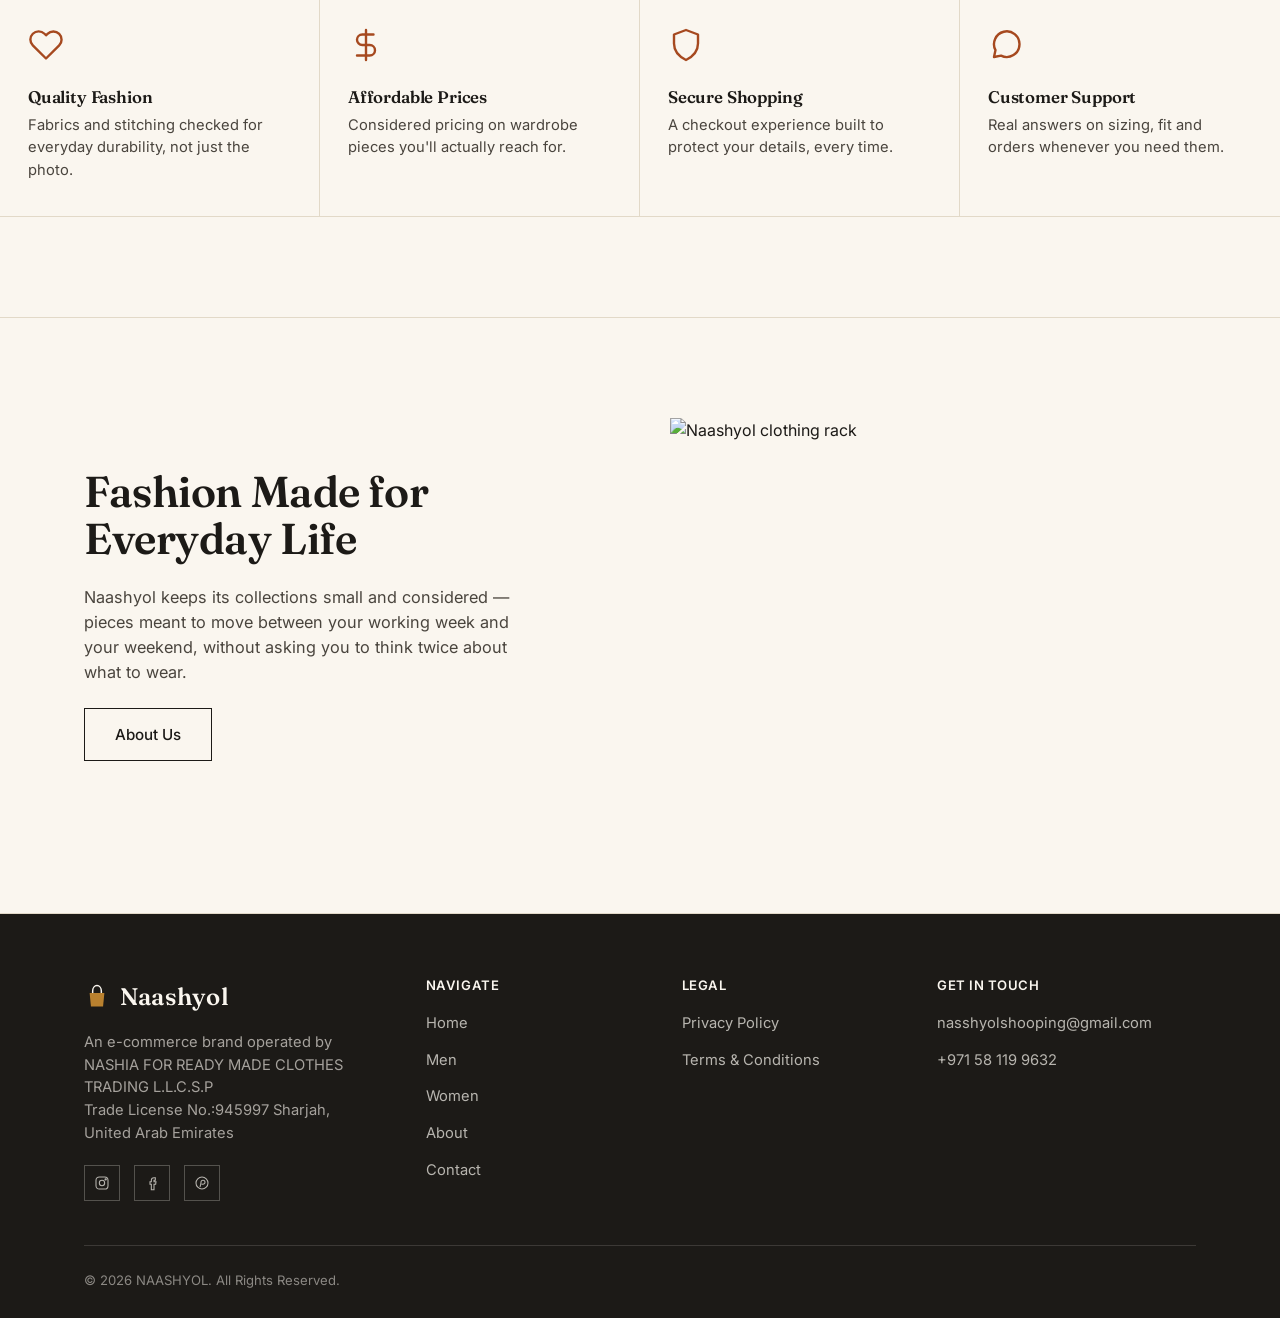
==== commit 33d309da: "updated commit" ====
--- a/index.html
+++ b/index.html
@@ -263,9 +263,11 @@
             <path d="M10 11.5V9.2C10 5.6 12.2 3 15 3C17.8 3 20 5.6 20 9.2V11.5" stroke="#faf6ef" stroke-width="1.7" stroke-linecap="round"/>
             <path d="M6.5 11.5H23.5L22 27H8L6.5 11.5Z" fill="#b9812f"/>
           </svg>
-          <span class="logo-word">NAASHYOL</span>
-        </div>
-        <p class="dim">Modern ready-made fashion for men and women — designed for comfort, confidence and everyday style.</p>
+          <span class="logo-word">Naashyol  </span>
+        </div>
+        <p class="dim">An e-commerce brand operated by NASHIA FOR READY MADE CLOTHES TRADING L.L.C.S.P  <br>
+          Trade License No.:945997  Sharjah, United Arab Emirates  <br>
+        </p>
         <div class="footer-social">
           <a href="#" data-placeholder aria-label="Instagram"><svg viewBox="0 0 24 24" fill="none" stroke="currentColor" stroke-width="1.6"><rect x="3" y="3" width="18" height="18" rx="5"/><circle cx="12" cy="12" r="4"/><circle cx="17.5" cy="6.5" r="1"/></svg></a>
           <a href="#" data-placeholder aria-label="Facebook"><svg viewBox="0 0 24 24" fill="none" stroke="currentColor" stroke-width="1.6"><path d="M15 8h2V4h-2a4 4 0 0 0-4 4v2H9v4h2v8h4v-8h2.5l.5-4H15V8Z"/></svg></a>
